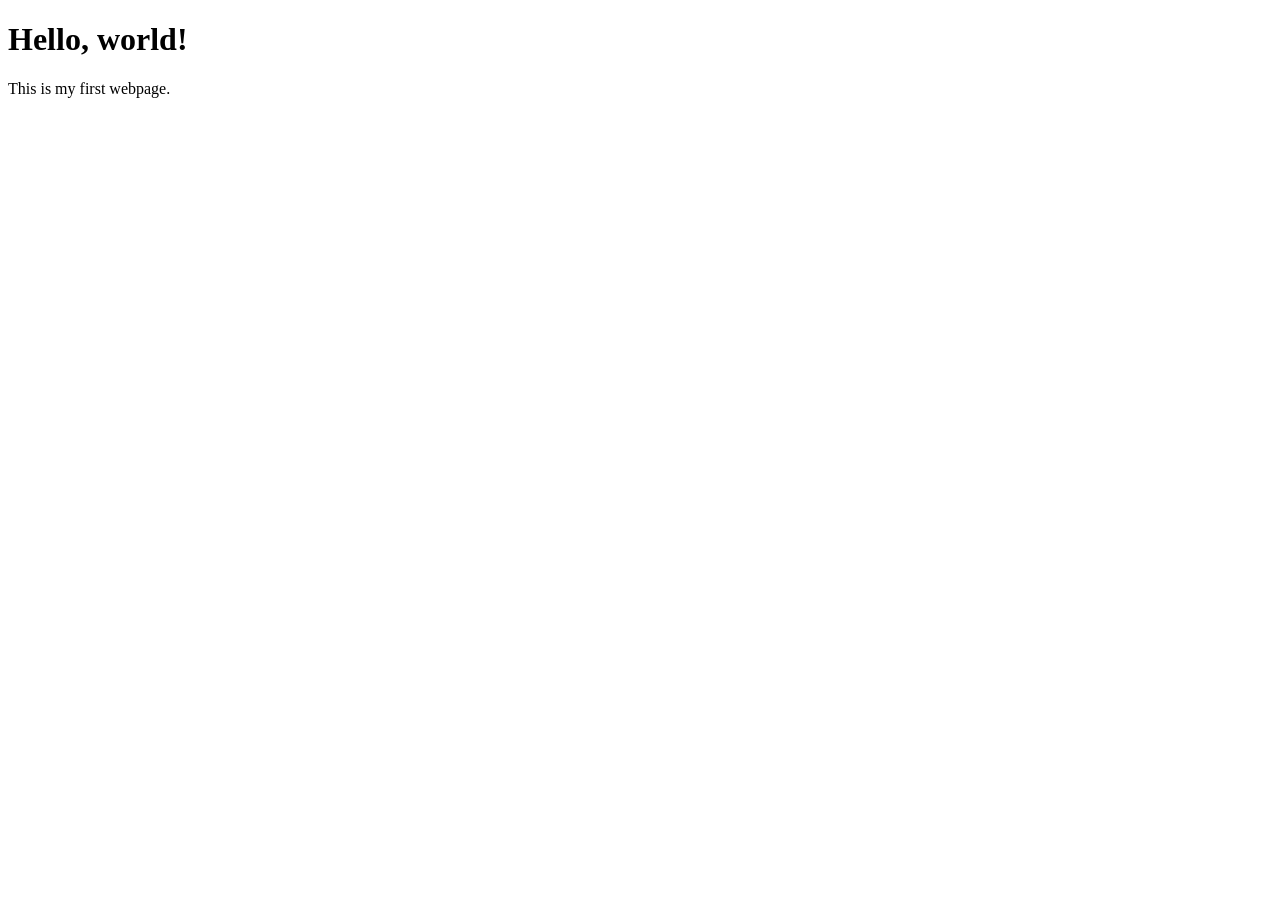
==== index.html @ 7506f1f2 "Create index.html" ====
<!DOCTYPE html>
<html lang="en">
<head>
  <meta charset="UTF-8">
  <meta name="viewport" content="width=device-width, initial-scale=1.0">
  <title>Prasan - My Website</title>
</head>
<body>
  <h1>Hello, world!</h1>
  <p>This is my first webpage.</p>
</body>
</html>
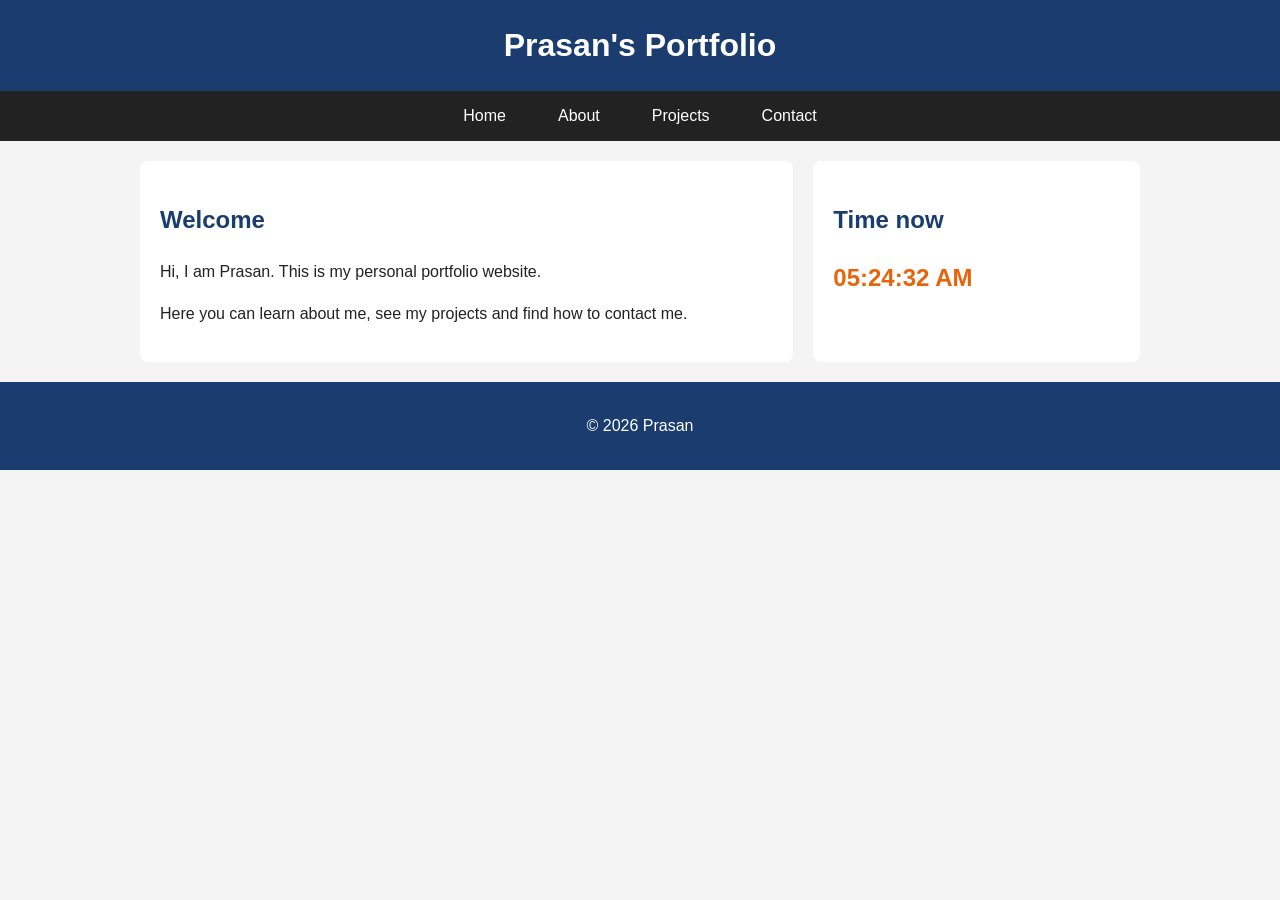
==== commit 34115d02: "Update index.html" ====
--- a/index.html
+++ b/index.html
@@ -3,10 +3,39 @@
 <head>
   <meta charset="UTF-8">
   <meta name="viewport" content="width=device-width, initial-scale=1.0">
-  <title>Prasan - My Website</title>
+  <title>Prasan - Home</title>
+  <link rel="stylesheet" href="css/styles.css">
 </head>
 <body>
-  <h1>Hello, world!</h1>
-  <p>This is my first webpage.</p>
+  <header>
+    <h1>Prasan's Portfolio</h1>
+  </header>
+
+  <nav>
+    <ul>
+      <li><a href="index.html">Home</a></li>
+      <li><a href="about.html">About</a></li>
+      <li><a href="projects.html">Projects</a></li>
+      <li><a href="contact.html">Contact</a></li>
+    </ul>
+  </nav>
+
+  <div class="grid-container">
+    <main>
+      <h2>Welcome</h2>
+      <p>Hi, I am Prasan. This is my personal portfolio website.</p>
+      <p>Here you can learn about me, see my projects and find how to contact me.</p>
+    </main>
+    <aside>
+      <h2>Time now</h2>
+      <div id="clock"></div>
+    </aside>
+  </div>
+
+  <footer>
+    <p>&copy; 2026 Prasan</p>
+  </footer>
+
+  <script src="js/Clock.js"></script>
 </body>
 </html>
--- a/css/styles.css
+++ b/css/styles.css
@@ -0,0 +1,94 @@
+:root {
+  --background: #F4F4F4;
+  --main: #1A3C6E;
+  --accent: #E8630A;
+  --text: #222222;
+}
+
+body {
+  font-family: Arial, sans-serif;
+  background-color: var(--background);
+  color: var(--text);
+  margin: 0;
+  line-height: 1.6;
+}
+
+header {
+  background-color: var(--main);
+  color: white;
+  padding: 20px;
+  text-align: center;
+}
+
+nav ul {
+  list-style: none;
+  padding: 0;
+  margin: 0;
+  display: flex;
+  justify-content: center;
+  gap: 20px;
+  background-color: var(--text);
+}
+
+nav a {
+  display: block;
+  padding: 12px 16px;
+  color: white;
+  text-decoration: none;
+}
+
+nav a:hover {
+  background-color: var(--accent);
+}
+
+.grid-container {
+  display: grid;
+  grid-template-columns: 2fr 1fr;
+  gap: 20px;
+  max-width: 1000px;
+  margin: 20px auto;
+  padding: 0 20px;
+}
+
+main, aside {
+  background-color: white;
+  padding: 20px;
+  border-radius: 8px;
+}
+
+h1, h2 {
+  color: var(--main);
+}
+
+header h1 {
+  color: white;
+  margin: 0;
+}
+
+a {
+  color: var(--accent);
+}
+
+footer {
+  background-color: var(--main);
+  color: white;
+  text-align: center;
+  padding: 15px;
+}
+
+#clock {
+  font-size: 24px;
+  font-weight: bold;
+  color: var(--accent);
+}
+
+@media (max-width: 768px) {
+  .grid-container {
+    grid-template-columns: 1fr;
+  }
+  nav ul {
+    flex-direction: column;
+    gap: 0;
+    text-align: center;
+  }
+}
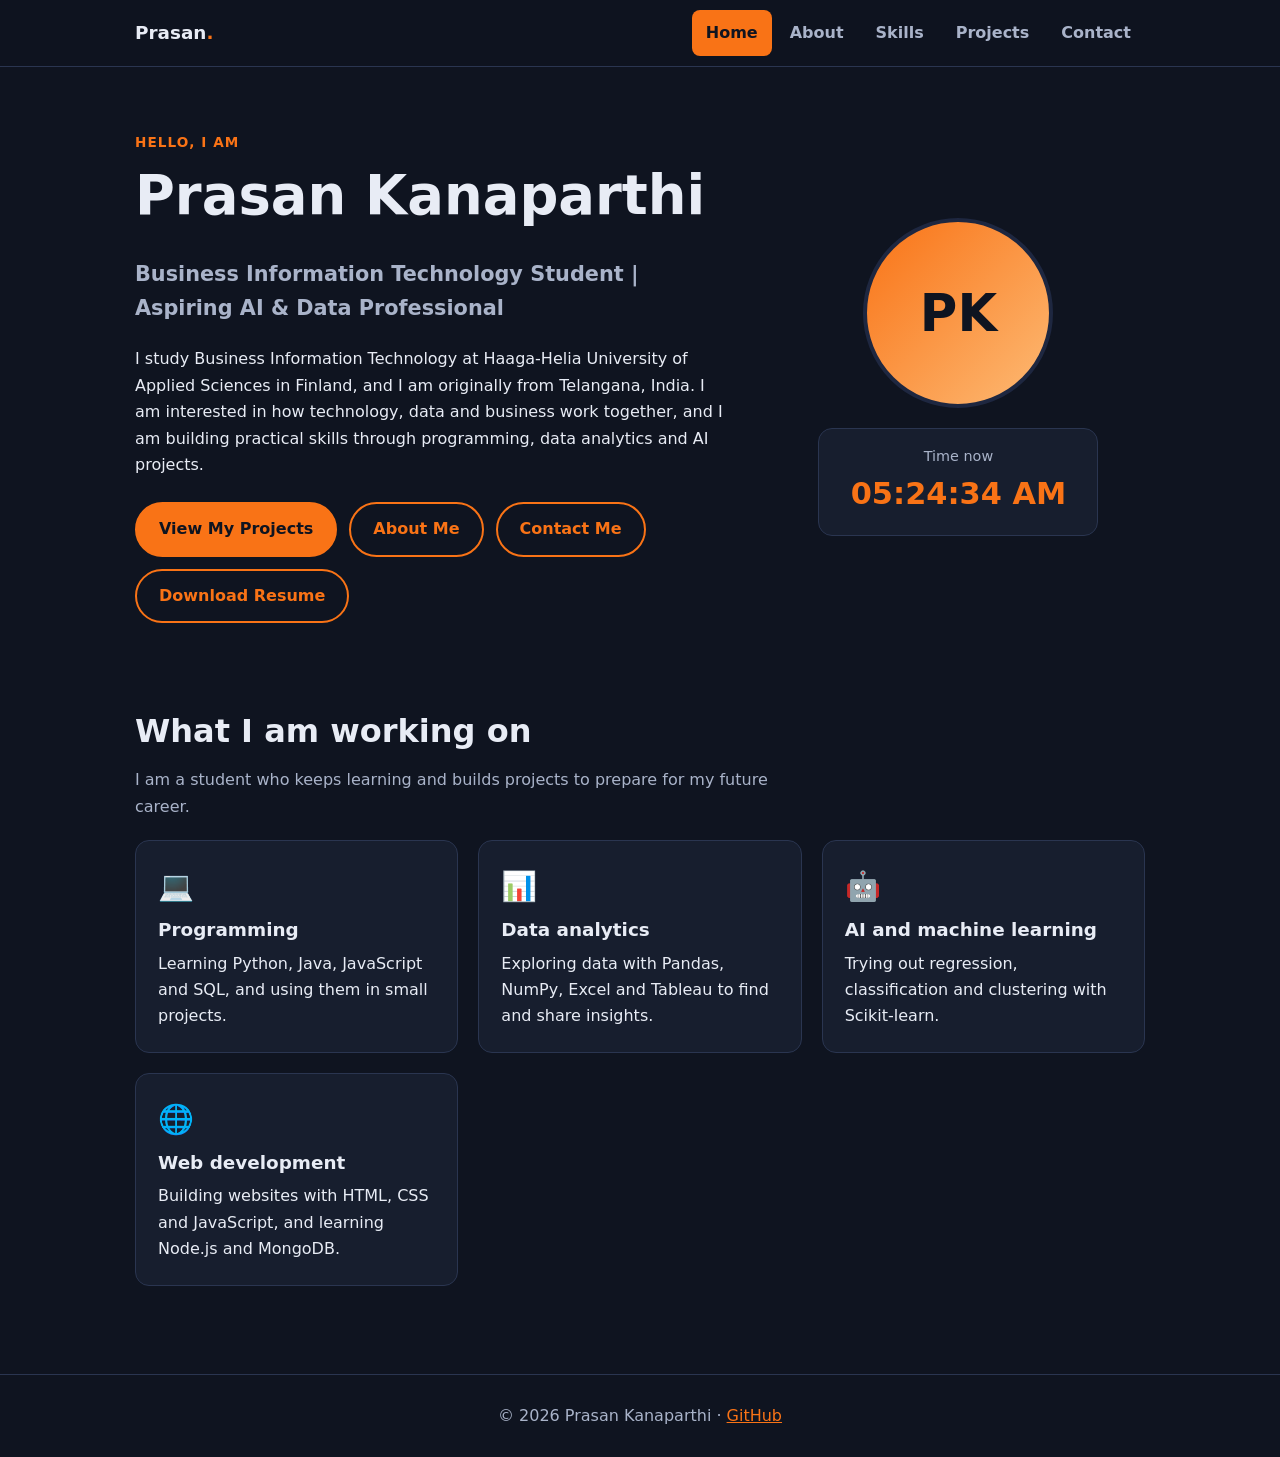
==== commit fdf19f7e: "Add files via upload" ====
--- a/index.html
+++ b/index.html
@@ -3,37 +3,85 @@
 <head>
   <meta charset="UTF-8">
   <meta name="viewport" content="width=device-width, initial-scale=1.0">
-  <title>Prasan - Home</title>
+  <title>Prasan Kanaparthi - Business IT Student and Aspiring AI &amp; Data Professional</title>
+  <meta name="description" content="Portfolio of Prasan Kanaparthi, a Business Information Technology student at Haaga-Helia in Finland, interested in AI, data analytics and programming.">
+  <link rel="icon" href="data:image/svg+xml,%3Csvg%20xmlns='http://www.w3.org/2000/svg'%20viewBox='0%200%2064%2064'%3E%3Crect%20width='64'%20height='64'%20rx='14'%20fill='%23f97316'/%3E%3Ctext%20x='32'%20y='44'%20font-size='34'%20font-family='Arial'%20font-weight='700'%20text-anchor='middle'%20fill='%230f1420'%3EP%3C/text%3E%3C/svg%3E">
   <link rel="stylesheet" href="css/styles.css">
 </head>
 <body>
-  <header>
-    <h1>Prasan's Portfolio</h1>
+  <a class="skip-link" href="#main">Skip to main content</a>
+
+  <header class="site-header">
+    <div class="container nav-bar">
+      <a class="brand" href="index.html">Prasan<span>.</span></a>
+      <nav aria-label="Main navigation">
+        <ul class="nav-links">
+          <li><a href="index.html" aria-current="page">Home</a></li>
+          <li><a href="about.html">About</a></li>
+          <li><a href="skills.html">Skills</a></li>
+          <li><a href="projects.html">Projects</a></li>
+          <li><a href="contact.html">Contact</a></li>
+        </ul>
+      </nav>
+    </div>
   </header>
 
-  <nav>
-    <ul>
-      <li><a href="index.html">Home</a></li>
-      <li><a href="about.html">About</a></li>
-      <li><a href="projects.html">Projects</a></li>
-      <li><a href="contact.html">Contact</a></li>
-    </ul>
-  </nav>
+  <main id="main" class="container">
+    <section class="hero" aria-labelledby="hero-title">
+      <div class="hero-text">
+        <p class="eyebrow fade-up">Hello, I am</p>
+        <h1 id="hero-title" class="fade-up">Prasan Kanaparthi</h1>
+        <p class="headline fade-up delay-1">Business Information Technology Student | Aspiring AI &amp; Data Professional</p>
+        <p class="intro fade-up delay-1">I study Business Information Technology at Haaga-Helia University of Applied Sciences in Finland, and I am originally from Telangana, India. I am interested in how technology, data and business work together, and I am building practical skills through programming, data analytics and AI projects.</p>
+        <div class="button-row fade-up delay-2">
+          <a class="btn btn-primary" href="projects.html">View My Projects</a>
+          <a class="btn btn-outline" href="about.html">About Me</a>
+          <a class="btn btn-outline" href="contact.html">Contact Me</a>
+          <a class="btn btn-outline" href="contact.html#resume">Download Resume</a>
+        </div>
+      </div>
 
-  <div class="grid-container">
-    <main>
-      <h2>Welcome</h2>
-      <p>Hi, I am Prasan. This is my personal portfolio website.</p>
-      <p>Here you can learn about me, see my projects and find how to contact me.</p>
-    </main>
-    <aside>
-      <h2>Time now</h2>
-      <div id="clock"></div>
-    </aside>
-  </div>
+      <div class="hero-side fade-up delay-2">
+        <div class="photo" role="img" aria-label="Profile photo placeholder">PK</div>
+        <div class="clock-card">
+          <p>Time now</p>
+          <div id="clock">--:--:--</div>
+        </div>
+      </div>
+    </section>
 
-  <footer>
-    <p>&copy; 2026 Prasan</p>
+    <section class="section" aria-labelledby="focus-title">
+      <h2 id="focus-title">What I am working on</h2>
+      <p class="section-intro">I am a student who keeps learning and builds projects to prepare for my future career.</p>
+      <div class="card-grid">
+        <div class="card">
+          <span class="icon" aria-hidden="true">💻</span>
+          <h3>Programming</h3>
+          <p>Learning Python, Java, JavaScript and SQL, and using them in small projects.</p>
+        </div>
+        <div class="card">
+          <span class="icon" aria-hidden="true">📊</span>
+          <h3>Data analytics</h3>
+          <p>Exploring data with Pandas, NumPy, Excel and Tableau to find and share insights.</p>
+        </div>
+        <div class="card">
+          <span class="icon" aria-hidden="true">🤖</span>
+          <h3>AI and machine learning</h3>
+          <p>Trying out regression, classification and clustering with Scikit-learn.</p>
+        </div>
+        <div class="card">
+          <span class="icon" aria-hidden="true">🌐</span>
+          <h3>Web development</h3>
+          <p>Building websites with HTML, CSS and JavaScript, and learning Node.js and MongoDB.</p>
+        </div>
+      </div>
+    </section>
+  </main>
+
+  <footer class="site-footer">
+    <div class="container">
+      <p>&copy; 2026 Prasan Kanaparthi &middot; <a href="https://github.com/prasankanaparthi">GitHub</a></p>
+    </div>
   </footer>
 
   <script src="js/Clock.js"></script>
--- a/css/styles.css
+++ b/css/styles.css
@@ -1,94 +1,582 @@
+/* ===== Colours and basics ===== */
 :root {
-  --background: #F4F4F4;
-  --main: #1A3C6E;
-  --accent: #E8630A;
-  --text: #222222;
+  --bg: #0f1420;
+  --surface: #171e2e;
+  --surface-2: #1e2740;
+  --border: #2a3550;
+  --text: #e8ecf5;
+  --muted: #a9b3c9;
+  --accent: #f97316;
+  --accent-dark: #0f1420;
+  --radius: 14px;
+}
+
+* {
+  box-sizing: border-box;
+}
+
+@media (prefers-reduced-motion: no-preference) {
+  html {
+    scroll-behavior: smooth;
+  }
 }
 
 body {
-  font-family: Arial, sans-serif;
-  background-color: var(--background);
+  margin: 0;
+  background-color: var(--bg);
   color: var(--text);
+  font-family: system-ui, -apple-system, "Segoe UI", Roboto, Arial, sans-serif;
+  line-height: 1.65;
+}
+
+img {
+  max-width: 100%;
+}
+
+h1,
+h2,
+h3 {
+  line-height: 1.25;
+  margin: 0 0 0.5em;
+}
+
+h1 {
+  font-size: clamp(2.1rem, 6vw, 3.4rem);
+}
+
+h2 {
+  font-size: clamp(1.5rem, 4vw, 2rem);
+}
+
+h3 {
+  font-size: 1.15rem;
+}
+
+p {
+  margin: 0 0 1em;
+}
+
+a {
+  color: var(--accent);
+}
+
+a:hover {
+  color: #fdba74;
+}
+
+a:focus-visible,
+summary:focus-visible {
+  outline: 3px solid #fdba74;
+  outline-offset: 3px;
+  border-radius: 4px;
+}
+
+.container {
+  width: 100%;
+  max-width: 1050px;
+  margin: 0 auto;
+  padding: 0 20px;
+}
+
+/* ===== Skip link ===== */
+.skip-link {
+  position: absolute;
+  left: 12px;
+  top: -60px;
+  background: var(--accent);
+  color: var(--accent-dark);
+  padding: 10px 16px;
+  border-radius: 8px;
+  font-weight: 700;
+  text-decoration: none;
+  z-index: 100;
+}
+
+.skip-link:focus {
+  top: 12px;
+}
+
+/* ===== Header and navigation ===== */
+.site-header {
+  background-color: rgba(15, 20, 32, 0.95);
+  border-bottom: 1px solid var(--border);
+  position: sticky;
+  top: 0;
+  z-index: 50;
+}
+
+.nav-bar {
+  display: flex;
+  flex-wrap: wrap;
+  align-items: center;
+  justify-content: space-between;
+  gap: 4px 16px;
+  padding-top: 10px;
+  padding-bottom: 10px;
+}
+
+.brand {
+  color: var(--text);
+  font-weight: 800;
+  font-size: 1.15rem;
+  text-decoration: none;
+  padding: 8px 0;
+}
+
+.brand span {
+  color: var(--accent);
+}
+
+.nav-links {
+  list-style: none;
+  display: flex;
+  flex-wrap: wrap;
+  gap: 4px;
   margin: 0;
-  line-height: 1.6;
-}
-
-header {
-  background-color: var(--main);
-  color: white;
-  padding: 20px;
+  padding: 0;
+}
+
+.nav-links a {
+  display: block;
+  padding: 10px 14px;
+  color: var(--muted);
+  text-decoration: none;
+  border-radius: 8px;
+  font-weight: 600;
+  transition: background-color 0.2s, color 0.2s;
+}
+
+.nav-links a:hover {
+  background-color: var(--surface-2);
+  color: var(--text);
+}
+
+.nav-links a[aria-current="page"] {
+  color: var(--accent-dark);
+  background-color: var(--accent);
+}
+
+/* ===== Page title (inner pages) ===== */
+.page-title {
+  padding: 56px 0 24px;
+}
+
+.page-title p {
+  color: var(--muted);
+  max-width: 640px;
+  font-size: 1.1rem;
+}
+
+/* ===== Hero ===== */
+.hero {
+  display: grid;
+  grid-template-columns: 1.6fr 1fr;
+  gap: 40px;
+  align-items: center;
+  padding: 64px 0 48px;
+}
+
+.eyebrow {
+  color: var(--accent);
+  font-weight: 700;
+  letter-spacing: 0.08em;
+  text-transform: uppercase;
+  font-size: 0.85rem;
+  margin-bottom: 8px;
+}
+
+.headline {
+  font-size: clamp(1.05rem, 3vw, 1.3rem);
+  color: var(--muted);
+  font-weight: 600;
+}
+
+.hero-text p.intro {
+  max-width: 600px;
+}
+
+.button-row {
+  display: flex;
+  flex-wrap: wrap;
+  gap: 12px;
+  margin-top: 24px;
+}
+
+.btn {
+  display: inline-block;
+  padding: 12px 22px;
+  min-height: 44px;
+  border-radius: 999px;
+  font-weight: 700;
+  text-decoration: none;
+  border: 2px solid var(--accent);
+  transition: transform 0.2s, background-color 0.2s;
+}
+
+.btn:hover {
+  transform: translateY(-2px);
+}
+
+.btn-primary {
+  background-color: var(--accent);
+  color: var(--accent-dark);
+}
+
+.btn-primary:hover {
+  background-color: #fdba74;
+  border-color: #fdba74;
+  color: var(--accent-dark);
+}
+
+.btn-outline {
+  background-color: transparent;
+  color: var(--accent);
+}
+
+.btn-outline:hover {
+  background-color: var(--surface-2);
+  color: #fdba74;
+}
+
+.hero-side {
+  display: flex;
+  flex-direction: column;
+  align-items: center;
+  gap: 20px;
+}
+
+.photo {
+  width: 190px;
+  height: 190px;
+  border-radius: 50%;
+  display: flex;
+  align-items: center;
+  justify-content: center;
+  font-size: 3.2rem;
+  font-weight: 800;
+  color: var(--accent-dark);
+  background: linear-gradient(135deg, #f97316, #fdba74);
+  border: 4px solid var(--surface-2);
+}
+
+.clock-card {
+  width: 100%;
+  max-width: 280px;
   text-align: center;
-}
-
-nav ul {
+  padding: 16px;
+  background-color: var(--surface);
+  border: 1px solid var(--border);
+  border-radius: var(--radius);
+}
+
+.clock-card p {
+  margin: 0;
+  color: var(--muted);
+  font-size: 0.9rem;
+}
+
+#clock {
+  font-size: 1.9rem;
+  font-weight: 800;
+  color: var(--accent);
+  font-variant-numeric: tabular-nums;
+}
+
+/* ===== Sections and cards ===== */
+.section {
+  padding: 40px 0;
+}
+
+.section-intro {
+  color: var(--muted);
+  max-width: 680px;
+}
+
+.card-grid {
+  display: grid;
+  grid-template-columns: repeat(auto-fit, minmax(260px, 1fr));
+  gap: 20px;
+  margin-top: 20px;
+}
+
+.card {
+  background-color: var(--surface);
+  border: 1px solid var(--border);
+  border-radius: var(--radius);
+  padding: 22px;
+  transition: transform 0.2s, border-color 0.2s;
+}
+
+.card:hover {
+  transform: translateY(-3px);
+  border-color: var(--accent);
+}
+
+.card p:last-child {
+  margin-bottom: 0;
+}
+
+.icon {
+  font-size: 1.8rem;
+  display: block;
+  margin-bottom: 8px;
+}
+
+.muted {
+  color: var(--muted);
+}
+
+/* ===== Tags ===== */
+.tags {
   list-style: none;
+  display: flex;
+  flex-wrap: wrap;
+  gap: 8px;
+  margin: 12px 0 0;
   padding: 0;
+}
+
+.tags li {
+  background-color: var(--surface-2);
+  border: 1px solid var(--border);
+  color: var(--text);
+  padding: 4px 12px;
+  border-radius: 999px;
+  font-size: 0.9rem;
+}
+
+.badge {
+  display: inline-block;
+  background-color: var(--surface-2);
+  border: 1px solid var(--accent);
+  color: var(--accent);
+  padding: 2px 10px;
+  border-radius: 999px;
+  font-size: 0.8rem;
+  font-weight: 700;
+  margin-left: 8px;
+  vertical-align: middle;
+}
+
+/* ===== Timeline ===== */
+.timeline {
+  list-style: none;
+  margin: 24px 0 0;
+  padding: 0 0 0 24px;
+  border-left: 3px solid var(--border);
+}
+
+.timeline li {
+  position: relative;
+  background-color: var(--surface);
+  border: 1px solid var(--border);
+  border-radius: var(--radius);
+  padding: 20px 22px;
+  margin-bottom: 20px;
+}
+
+.timeline li::before {
+  content: "";
+  position: absolute;
+  left: -36px;
+  top: 26px;
+  width: 16px;
+  height: 16px;
+  border-radius: 50%;
+  background-color: var(--accent);
+  border: 3px solid var(--bg);
+}
+
+.timeline h3 {
+  margin-bottom: 4px;
+}
+
+.timeline .when {
+  color: var(--accent);
+  font-weight: 700;
+  font-size: 0.9rem;
+  margin-bottom: 8px;
+}
+
+.timeline p:last-child {
+  margin-bottom: 0;
+}
+
+/* ===== Journey steps ===== */
+.steps {
+  list-style: none;
+  counter-reset: step;
+  margin: 20px 0 0;
+  padding: 0;
+  display: grid;
+  grid-template-columns: repeat(auto-fit, minmax(260px, 1fr));
+  gap: 20px;
+}
+
+.steps li {
+  counter-increment: step;
+  background-color: var(--surface);
+  border: 1px solid var(--border);
+  border-radius: var(--radius);
+  padding: 22px;
+}
+
+.steps li::before {
+  content: counter(step);
+  display: inline-flex;
+  align-items: center;
+  justify-content: center;
+  width: 32px;
+  height: 32px;
+  margin-bottom: 10px;
+  border-radius: 50%;
+  background-color: var(--accent);
+  color: var(--accent-dark);
+  font-weight: 800;
+}
+
+/* ===== Projects ===== */
+.project-thumb {
+  display: flex;
+  align-items: center;
+  justify-content: center;
+  height: 120px;
+  margin: -22px -22px 18px;
+  border-radius: var(--radius) var(--radius) 0 0;
+  background: linear-gradient(135deg, var(--surface-2), #2b3a63);
+  font-size: 2.8rem;
+  border-bottom: 1px solid var(--border);
+}
+
+.project-card {
+  display: flex;
+  flex-direction: column;
+}
+
+.project-actions {
+  margin-top: 16px;
+}
+
+.placeholder-note {
+  display: inline-block;
+  color: var(--muted);
+  font-style: italic;
+  font-size: 0.9rem;
+}
+
+details {
+  margin-top: 14px;
+  border-top: 1px solid var(--border);
+  padding-top: 12px;
+}
+
+summary {
+  cursor: pointer;
+  color: var(--accent);
+  font-weight: 700;
+}
+
+details p {
+  margin: 10px 0 0;
+  color: var(--muted);
+}
+
+/* ===== Contact ===== */
+.contact-list {
+  list-style: none;
   margin: 0;
-  display: flex;
-  justify-content: center;
-  gap: 20px;
-  background-color: var(--text);
-}
-
-nav a {
+  padding: 0;
+}
+
+.contact-list li {
+  padding: 12px 0;
+  border-bottom: 1px solid var(--border);
+}
+
+.contact-list li:last-child {
+  border-bottom: none;
+}
+
+.contact-list strong {
   display: block;
-  padding: 12px 16px;
-  color: white;
-  text-decoration: none;
-}
-
-nav a:hover {
-  background-color: var(--accent);
-}
-
-.grid-container {
-  display: grid;
-  grid-template-columns: 2fr 1fr;
-  gap: 20px;
-  max-width: 1000px;
-  margin: 20px auto;
-  padding: 0 20px;
-}
-
-main, aside {
-  background-color: white;
-  padding: 20px;
-  border-radius: 8px;
-}
-
-h1, h2 {
-  color: var(--main);
-}
-
-header h1 {
-  color: white;
+  color: var(--muted);
+  font-size: 0.85rem;
+  text-transform: uppercase;
+  letter-spacing: 0.06em;
+}
+
+/* ===== Footer ===== */
+.site-footer {
+  margin-top: 48px;
+  padding: 28px 0;
+  border-top: 1px solid var(--border);
+  color: var(--muted);
+  text-align: center;
+}
+
+.site-footer p {
   margin: 0;
 }
 
-a {
-  color: var(--accent);
-}
-
-footer {
-  background-color: var(--main);
-  color: white;
-  text-align: center;
-  padding: 15px;
-}
-
-#clock {
-  font-size: 24px;
-  font-weight: bold;
-  color: var(--accent);
-}
-
+/* ===== Animation (switched off if the visitor prefers less motion) ===== */
+@media (prefers-reduced-motion: no-preference) {
+  .fade-up {
+    animation: fadeUp 0.7s ease both;
+  }
+
+  .fade-up.delay-1 {
+    animation-delay: 0.15s;
+  }
+
+  .fade-up.delay-2 {
+    animation-delay: 0.3s;
+  }
+}
+
+@keyframes fadeUp {
+  from {
+    opacity: 0;
+    transform: translateY(18px);
+  }
+
+  to {
+    opacity: 1;
+    transform: translateY(0);
+  }
+}
+
+/* ===== Phones and small tablets ===== */
 @media (max-width: 768px) {
-  .grid-container {
+  .hero {
     grid-template-columns: 1fr;
-  }
-  nav ul {
-    flex-direction: column;
-    gap: 0;
+    padding-top: 40px;
+    gap: 28px;
+  }
+
+  .hero-side {
+    order: -1;
+  }
+
+  .photo {
+    width: 140px;
+    height: 140px;
+    font-size: 2.4rem;
+  }
+
+  .nav-bar {
+    justify-content: center;
+  }
+
+  .nav-links {
+    justify-content: center;
+  }
+
+  .nav-links a {
+    padding: 10px 12px;
+  }
+
+  .button-row .btn {
+    flex: 1 1 100%;
     text-align: center;
   }
 }
